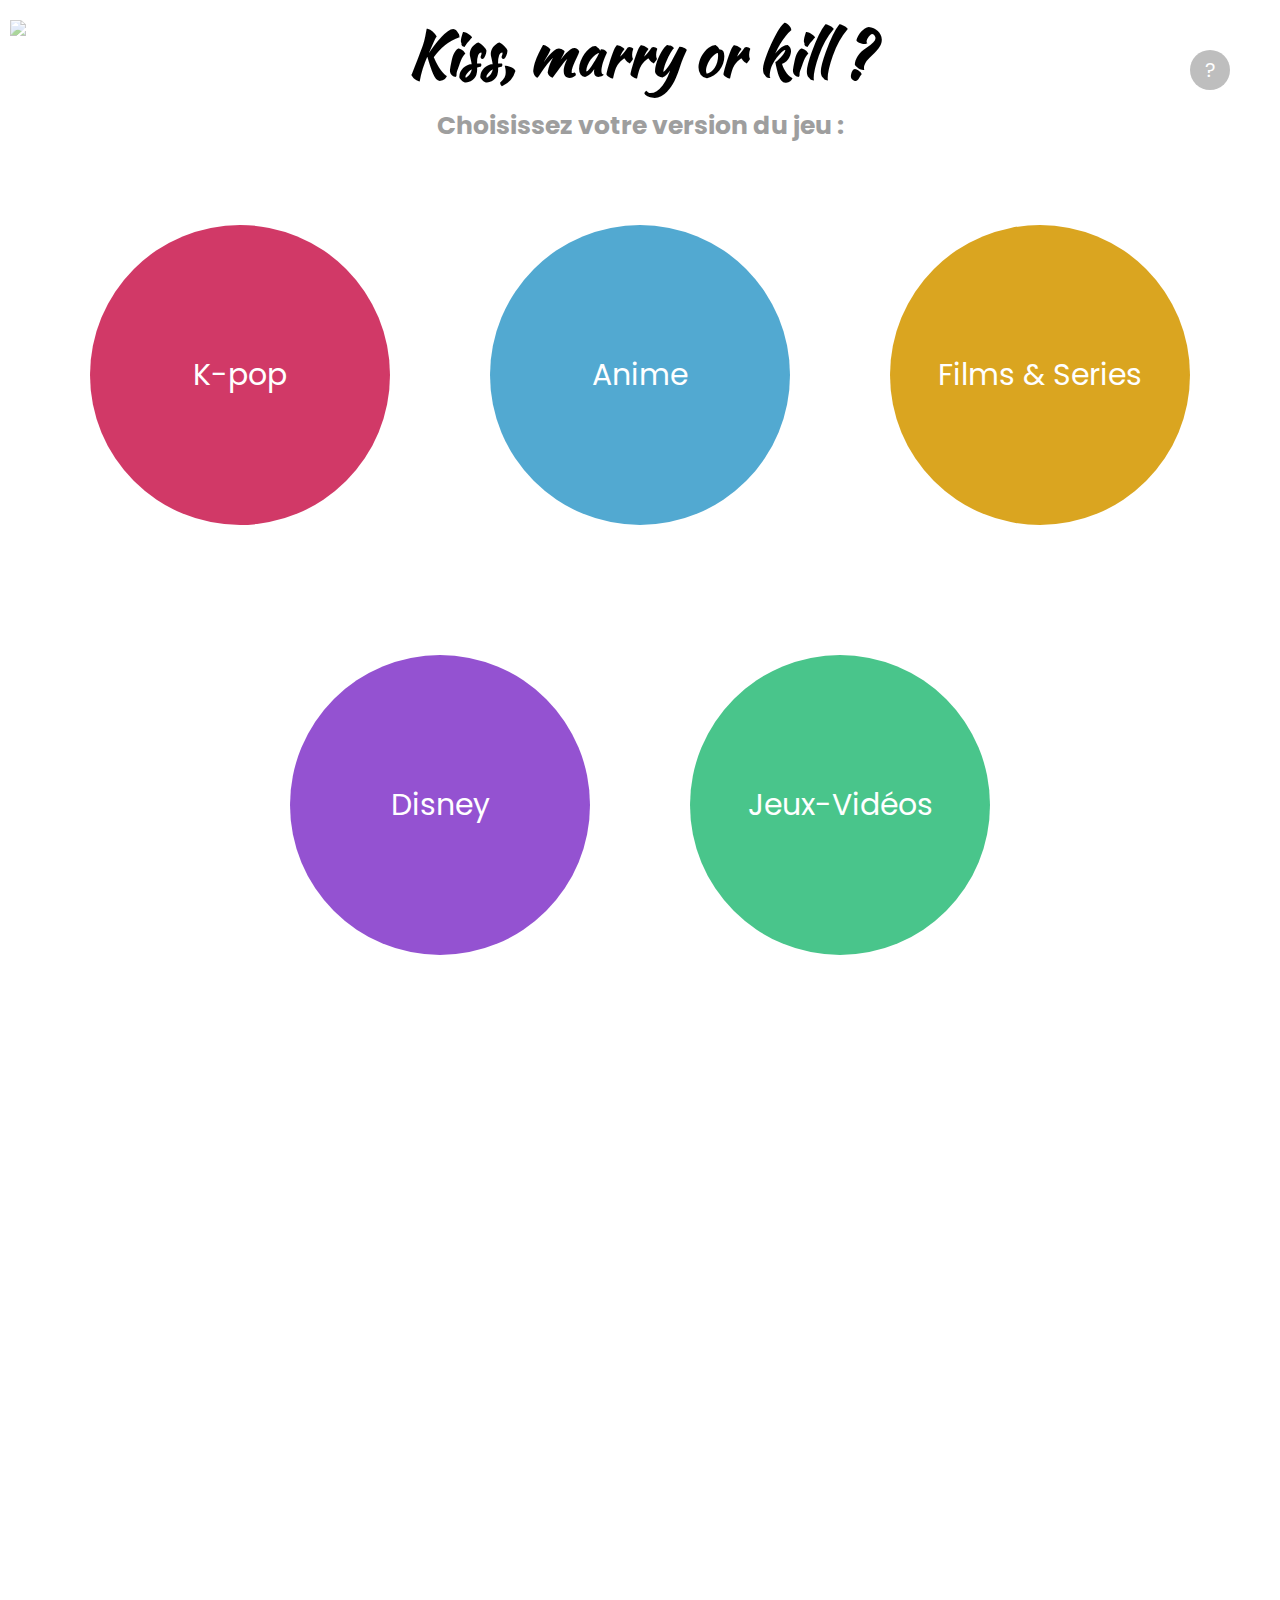
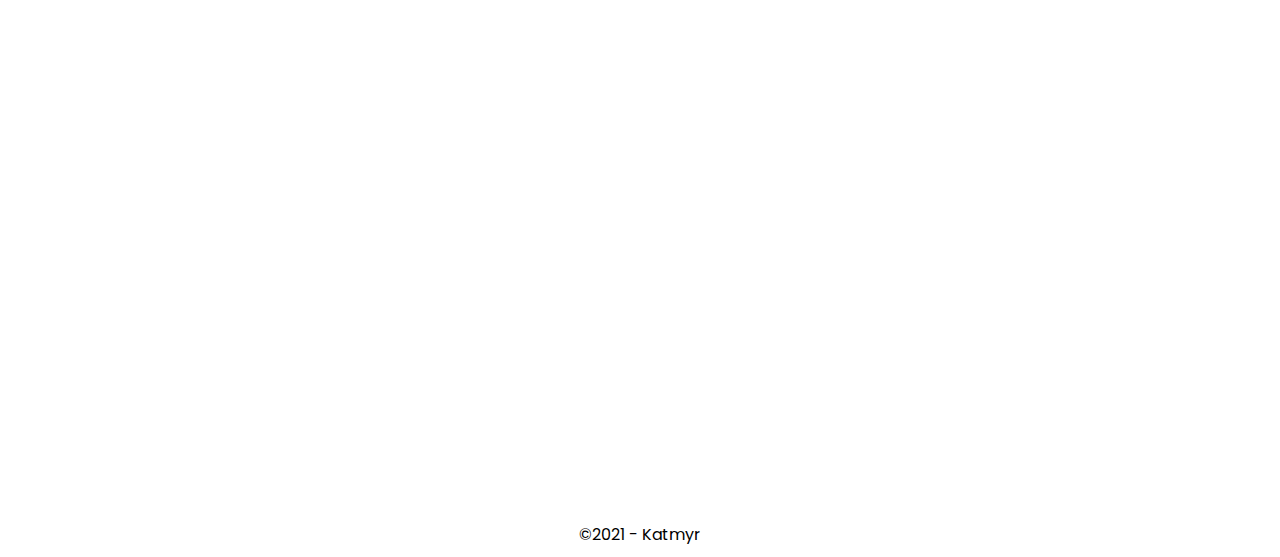
==== index.html @ f1f547b9 "Update index.html" ====
<!DOCTYPE html>
<html lang="fr">

<head>
    <meta charset="UTF-8">
    <meta name="viewport" content="width=device-width, initial-scale=1.0">
    <link href="https://fonts.googleapis.com/css2?family=Poppins&display=swap" rel="stylesheet">
    <link href="https://fonts.googleapis.com/css2?family=Kaushan+Script&display=swap" rel="stylesheet">
    <link rel="shortcut icon" href="favicon.ico" type="image/x-icon">
    <meta name="og:image" content="favicon.ico" />
    <meta
            name="description"
            content="Joue seul ou avec tes amis !"
    />
    <meta name="theme-color" content="#49dd98" />
    <title>Menu - Kiss Marry kill</title>
</head>

<body>
    <img src="https://i.ibb.co/522fWSt/kmkblack.png" width="150px">
    <button class="help" data-modal-target="#modal">?</button>
    <div class="modal" id="modal">
        <div class="modal-header">
            <div class="title">Comment jouer ?</div>
            <button data-close-button class="close-button">&times;</button>
        </div>
        <div class="modal-body">
            Vous n'avez jamais joué à ce jeu ? <br> Rassurez-vous, c'est simple comme bonjour ! <br><br>
            Choisissez une catégorie, vous y verrez un trio d'individus.
            <br>
            Si vous ne connaissez pas les personnages tirés au hasard, vous pouvez cliquer sur le bouton "Générer" en bas de votre écran.
            <br>
            Si le trio vous plait, vous pourrez faire un classement par ordre de préférence : "marry" pour votre chouchou, "kiss" pour la 2e place du podium et "kill" pour celui que vous aimez le moins (tout cela en faisant glisser les icône 💋/💍/🔪 sous les personnages correpondants).
            <br>
            Si tuer un personnage vous fait mal au cœur, remplacez "kill" par "hug" (câlin). <br>
            <br>
            Je rajouterai des catégories au fur et à mesure, n'hésitez pas à me faire des suggestions dans le formulaire en bas de la page d'accueil.
            Bon amusement !
        </div>
    </div>
    <div id="overlay"></div>
    <h1>Kiss, marry or kill ?</h1>
    <h2>Choisissez votre version du jeu :</h2>
    <div class="bulles">
        <a href="kpop.html"><button class="kpop">K-pop</button></a>
        <a href="anime.html"><button class="anime">Anime</button></a>
        <a href="series.html"><button class="series">Films & Series</button></a>
        <a href="disney.html"><button class="disney">Disney</button></a>
        <a href="games.html"><button class="games">Jeux-Vidéos</button></a>
        <!--<button class="mystere">?</button>-->
    </div>
    <iframe
        src="https://docs.google.com/forms/d/e/1FAIpQLSf7SjPcivX3vlRBE9nA-QPPs6JD6Bq5UCZTxhhNaTAVmmbW9w/viewform?embedded=true"
        width="800" height="800" frameborder="0" marginheight="0" marginwidth="0" class="form">Chargement…</iframe>
    <p>©2021 - Katmyr</p>
    <script src="popup.js"></script>
    <style>
        * {
            user-select: none !important;
            font-family: 'Poppins';
            margin: 0px;
        }

        button {
            background-color: #c7c7c7;
            border: none;
            color: #ffffff;
            cursor: pointer;
            position: unset;
            width: 300px;
            height: 300px;
            border-radius: 300px;
            font-size: 30px;
            margin: 50px;
            margin-top: 80px;
            outline: 0;
            transition: all ease-in .2s;
        }

        button:hover {
            transform: scale(1.2);
        }

        .mystere:hover {
            transform: scale(1.0);
            cursor: default;
        }

        .bulles {
            display: flex;
            flex-wrap: wrap;
            justify-content: center;
        }

        .help {
            width: 40px;
            height: 40px;
            margin: 50px;
            background-color: black;
            opacity: 0.25;
            font-size: 20px;
            right: 0;
            top: 0;
            position: absolute;
        }

        .help:hover {
            opacity: 0.5;
            transform: scale(1.0);
        }

        .close-button {
            width: unset;
            height: unset;
            font-size: 30px;
            margin: 0px;
            background-color: unset;
            color: black;
            opacity: 0.5;
            font-weight: bold;
        }

        .close-button:hover {
            transform: scale(1);
            opacity: 1;
        }

        .modal {
            position: fixed;
            top: 50%;
            left: 50%;
            transform: translate(-50%, -50%) scale(0);
            transition: 350ms ease-in-out;
            background-color: white;
            border: solid 1px rgb(180, 180, 180);
            border-radius: 20px;
            z-index: 10;
            width: 550px;
            max-width: 80%;
        }

        .modal.active {
            transform: translate(-50%, -50%) scale(1);
        }

        .modal-header {
            padding: 10px 15px;
            display: flex;
            justify-content: space-between;
            align-items: center;
            border-bottom: solid 2px rgb(180, 180, 180);
        }

        .modal-header .title {
            font-size: 1.25rem;
            font-weight: bold;
        }

        .modal-body {
            padding: 10px 15px;
        }

        #overlay {
            position: fixed;
            opacity: 0;
            top: 0;
            left: 0;
            right: 0;
            bottom: 0;
            background-color: rgba(0, 0, 0, .5);
            transition: 200ms ease-in-out;
            pointer-events: none;
        }

        #overlay.active {
            opacity: 1;
            pointer-events: all;
        }

        .kpop {
            background-color: #d13967;
        }

        .kpop:hover {
            background-color: #ee6a91;
        }

        .anime {
            background-color: #52a9d1;
        }

        .anime:hover {
            background-color: #74c4e9;
        }

        .series {
            background-color: goldenrod;
        }

        .series:hover {
            background-color: gold;
        }

        .disney {
            background-color: #9452d1;
        }

        .disney:hover {
            background-color: #aa5ff0;
        }

        .games {
            background-color: #49c58b;
        }

        .games:hover {
            background-color: #49dd98;
        }

        h1 {
            font-size: 60px;
            text-align: center;
            font-family: 'Kaushan Script';
            margin: 10px;
        }

        h2 {
            font-size: 25px;
            text-align: center;
            color: #9e9e9e;
            font-family: 'Poppins';
        }

        .form {
            margin-top: 300px;
            text-align: center;
            width: 100%;
        }

        p {
            text-align: center;
            margin: 10px;
        }

        img {
            position: fixed;
            margin: 10px;
            opacity: 0.5;
            transition: all ease-in .2s;
        }

        img:hover {
            opacity: 1;
        }
    </style>
</body>

</html>
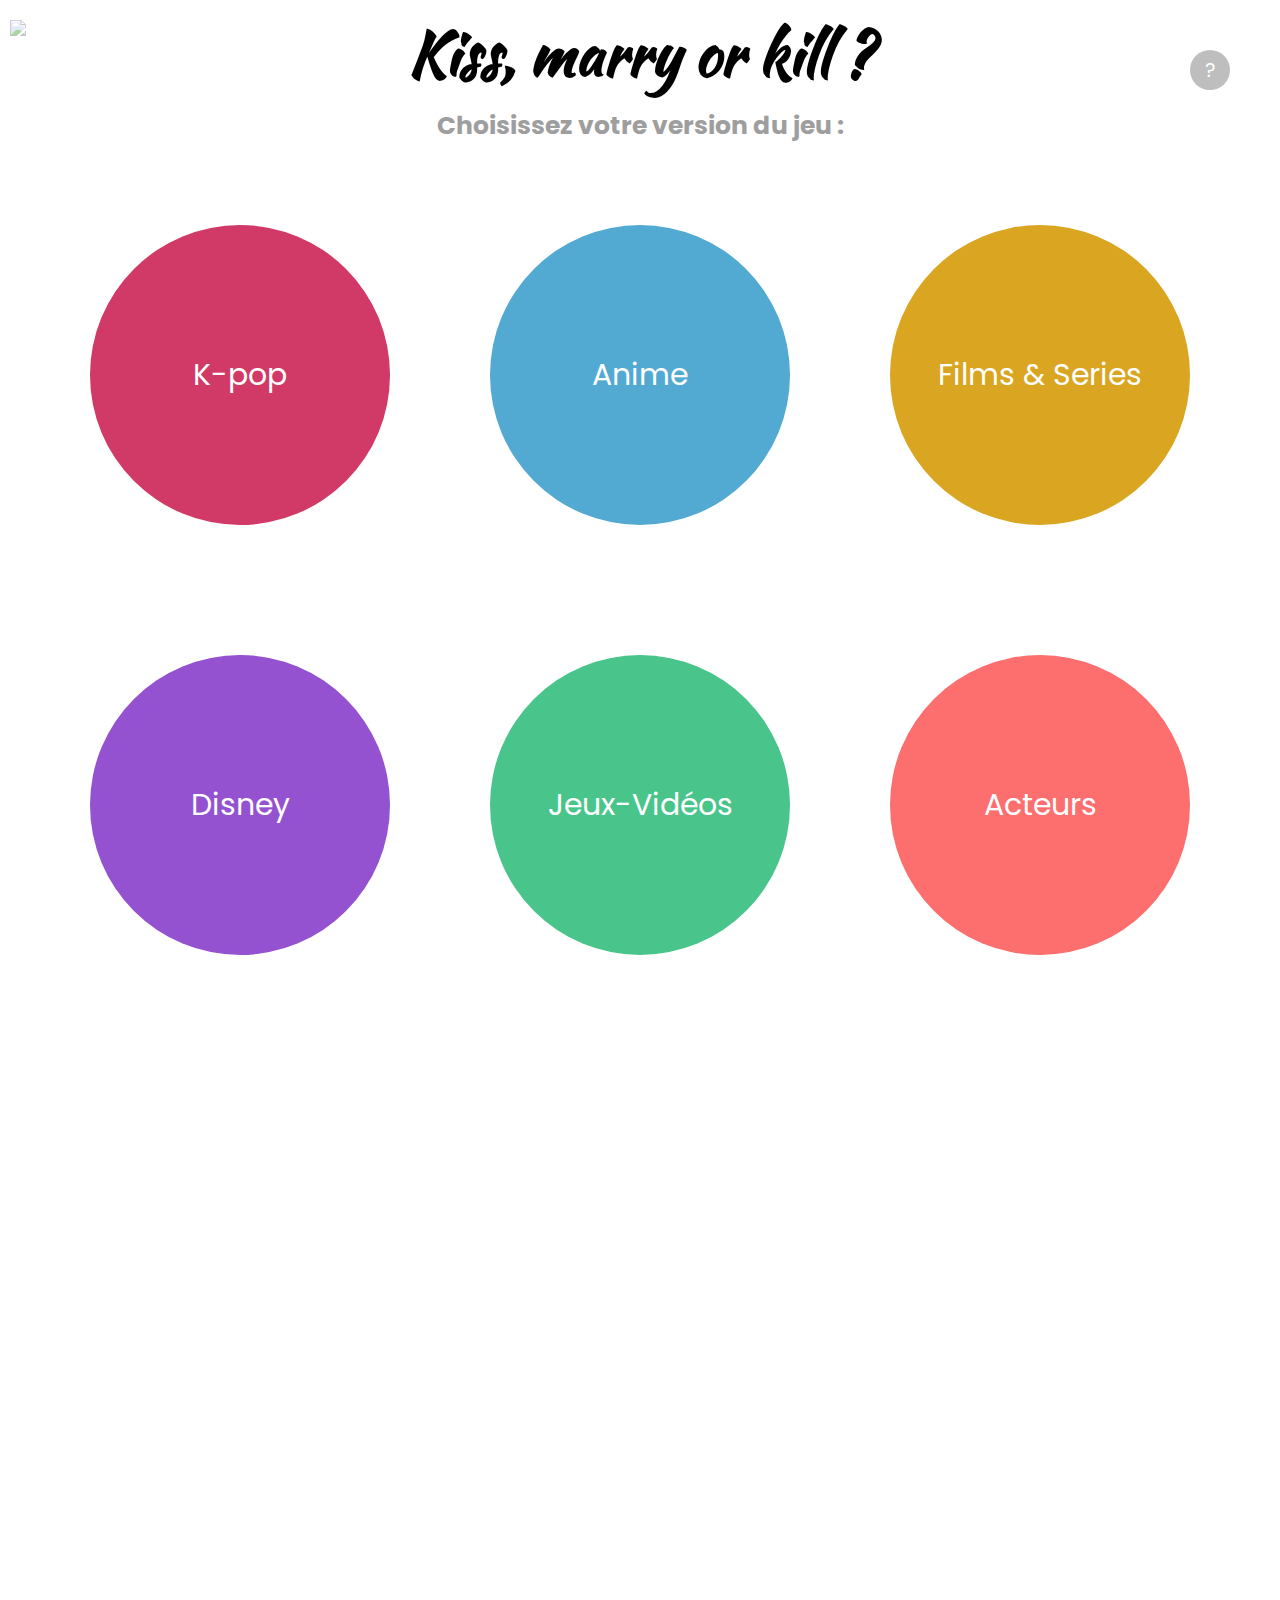
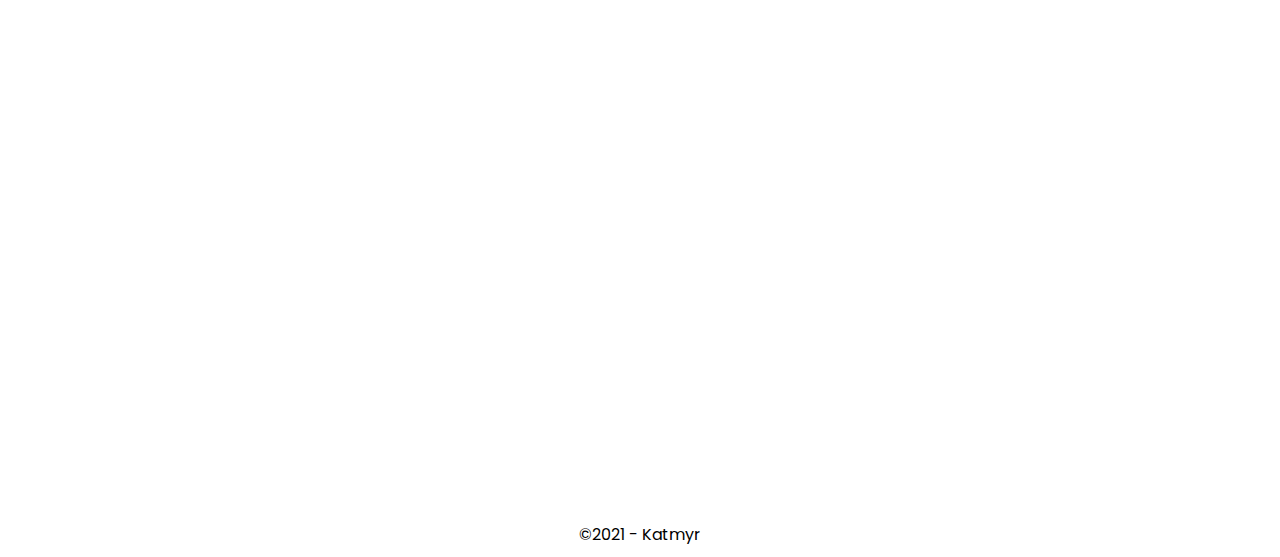
==== commit 21123ff6: "Update index.html" ====
--- a/index.html
+++ b/index.html
@@ -47,6 +47,7 @@
         <a href="series.html"><button class="series">Films & Series</button></a>
         <a href="disney.html"><button class="disney">Disney</button></a>
         <a href="games.html"><button class="games">Jeux-Vidéos</button></a>
+        <a href="actors.html"><button class="actors">Acteurs</button></a>
         <!--<button class="mystere">?</button>-->
     </div>
     <iframe
@@ -216,6 +217,14 @@
         .games:hover {
             background-color: #49dd98;
         }
+        
+        .actors {
+            background-color: #FD6E6E;
+        }
+
+        .actors:hover {
+            background-color: #FF9696;
+        }
 
         h1 {
             font-size: 60px;
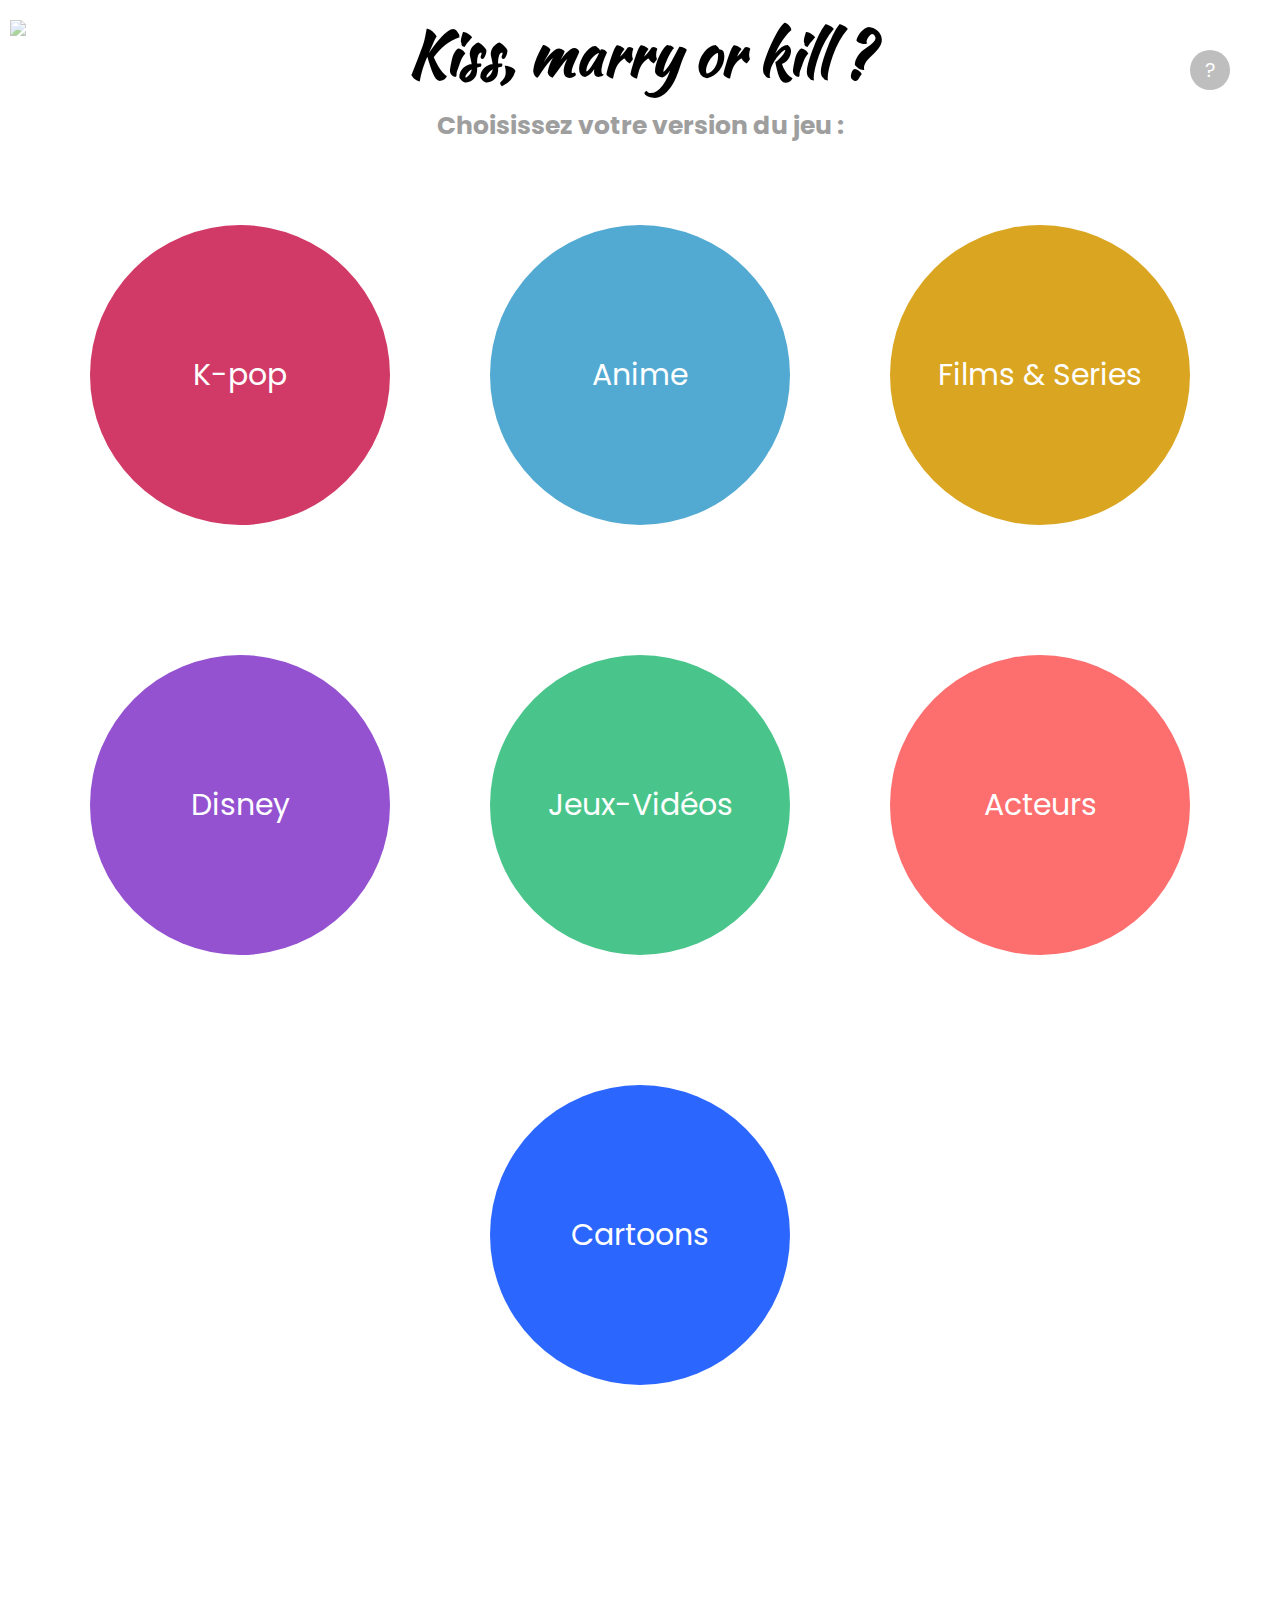
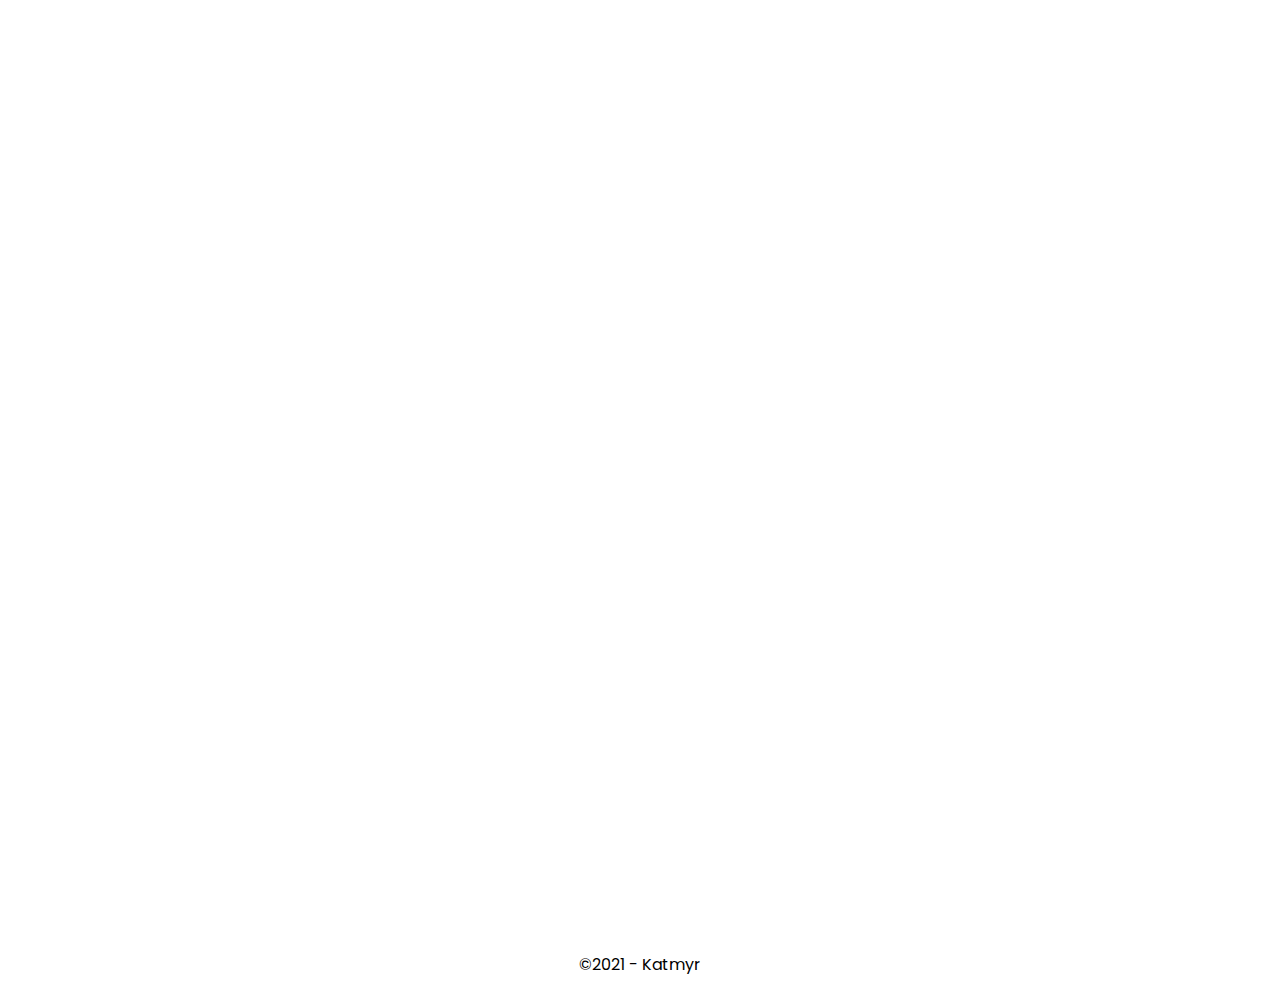
==== commit bbebf399: "Update index.html" ====
--- a/index.html
+++ b/index.html
@@ -48,6 +48,7 @@
         <a href="disney.html"><button class="disney">Disney</button></a>
         <a href="games.html"><button class="games">Jeux-Vidéos</button></a>
         <a href="actors.html"><button class="actors">Acteurs</button></a>
+        <a href="cartoon.html"><button class="cartoon">Cartoons</button></a>
         <!--<button class="mystere">?</button>-->
     </div>
     <iframe
@@ -225,6 +226,14 @@
         .actors:hover {
             background-color: #FF9696;
         }
+        
+        .cartoon {
+            background-color: #0047FFD4;
+        }
+
+        .cartoon:hover {
+            background-color: #4266DFD9;
+        }
 
         h1 {
             font-size: 60px;
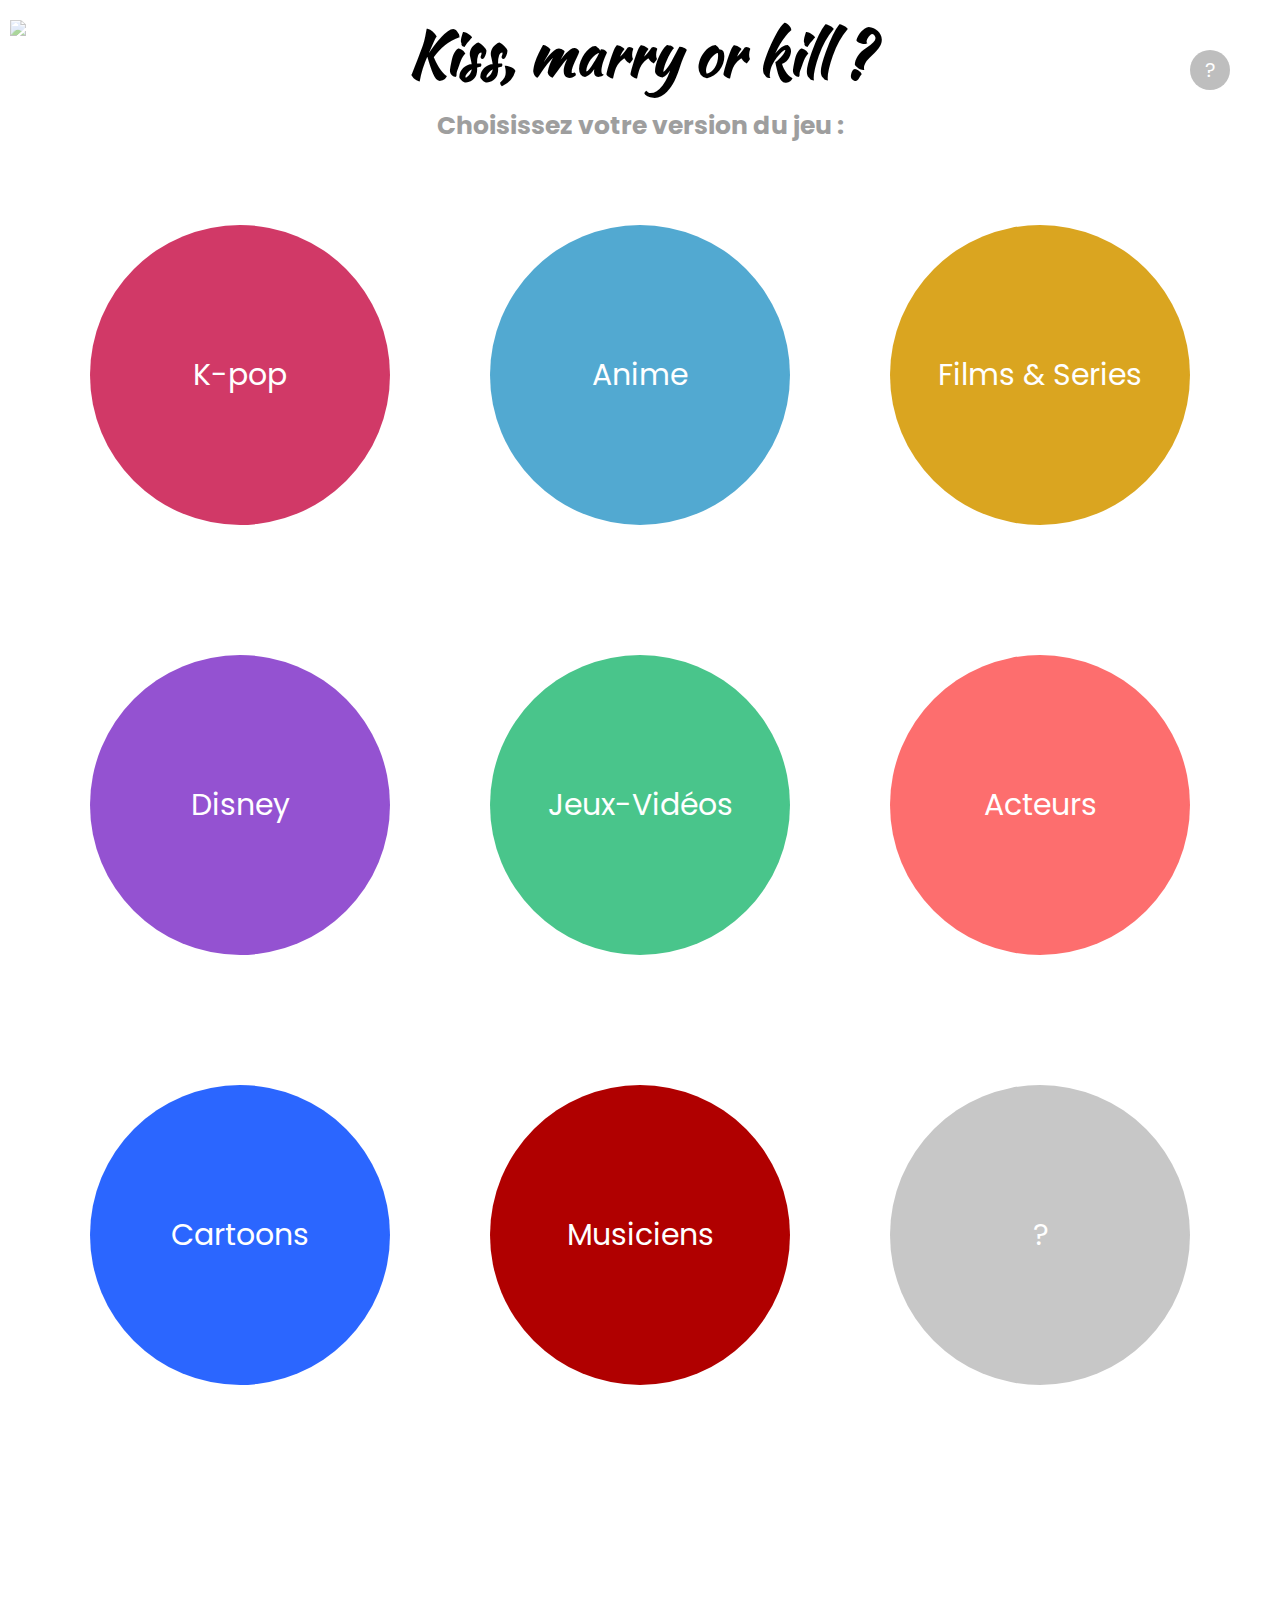
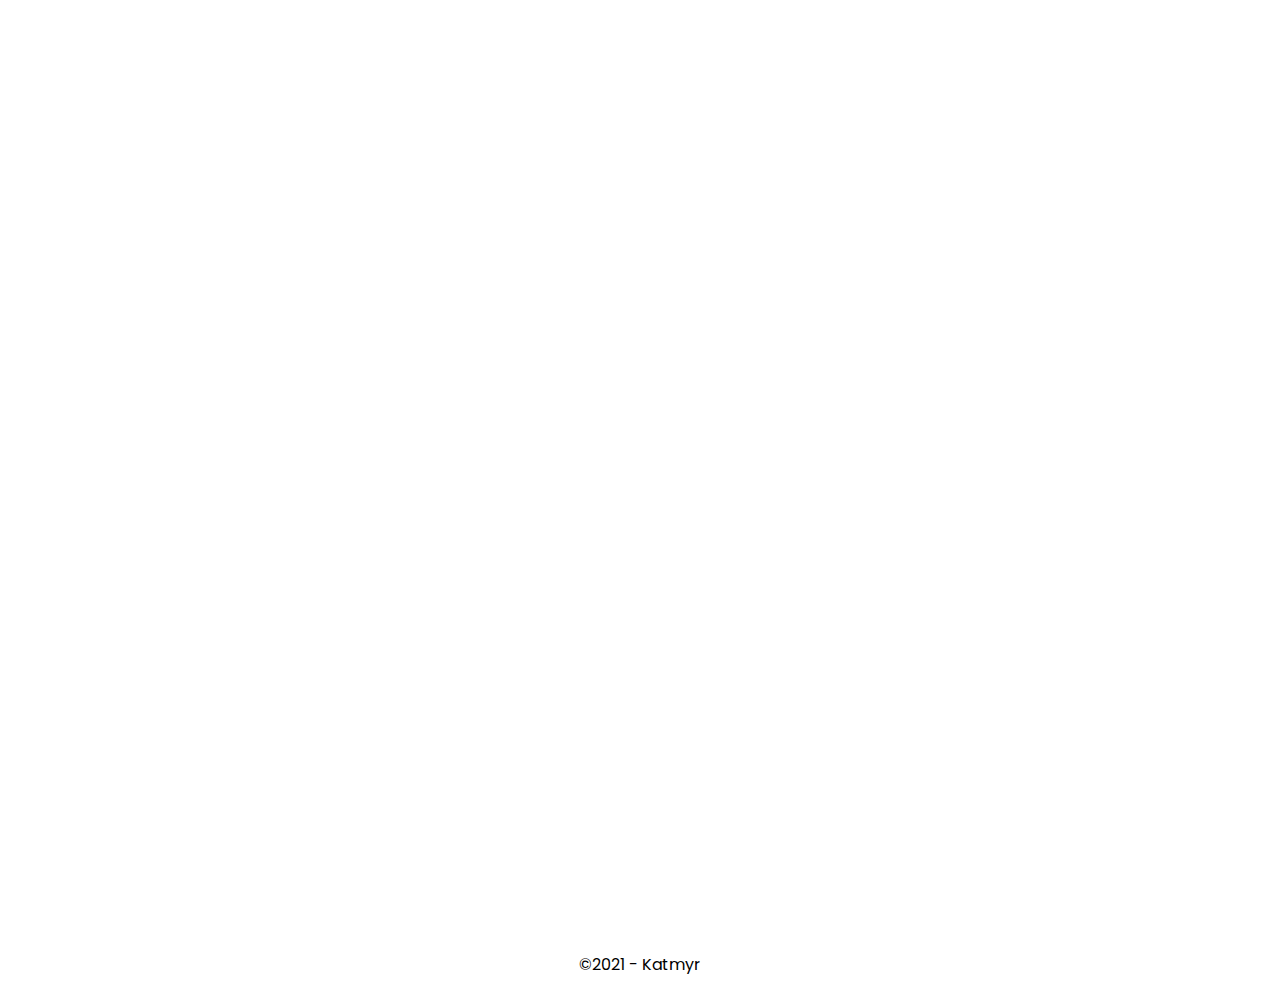
==== commit 84a908e1: "Update index.html" ====
--- a/index.html
+++ b/index.html
@@ -49,7 +49,8 @@
         <a href="games.html"><button class="games">Jeux-Vidéos</button></a>
         <a href="actors.html"><button class="actors">Acteurs</button></a>
         <a href="cartoon.html"><button class="cartoon">Cartoons</button></a>
-        <!--<button class="mystere">?</button>-->
+        <a href="music.html"><button class="music">Musiciens</button></a>
+        <button class="mystere">?</button>
     </div>
     <iframe
         src="https://docs.google.com/forms/d/e/1FAIpQLSf7SjPcivX3vlRBE9nA-QPPs6JD6Bq5UCZTxhhNaTAVmmbW9w/viewform?embedded=true"
@@ -234,6 +235,15 @@
         .cartoon:hover {
             background-color: #4266DFD9;
         }
+        
+        .music {
+            background-color: #B00000;
+        }
+
+        .music:hover {
+            background-color: #EE0000;
+        }
+
 
         h1 {
             font-size: 60px;
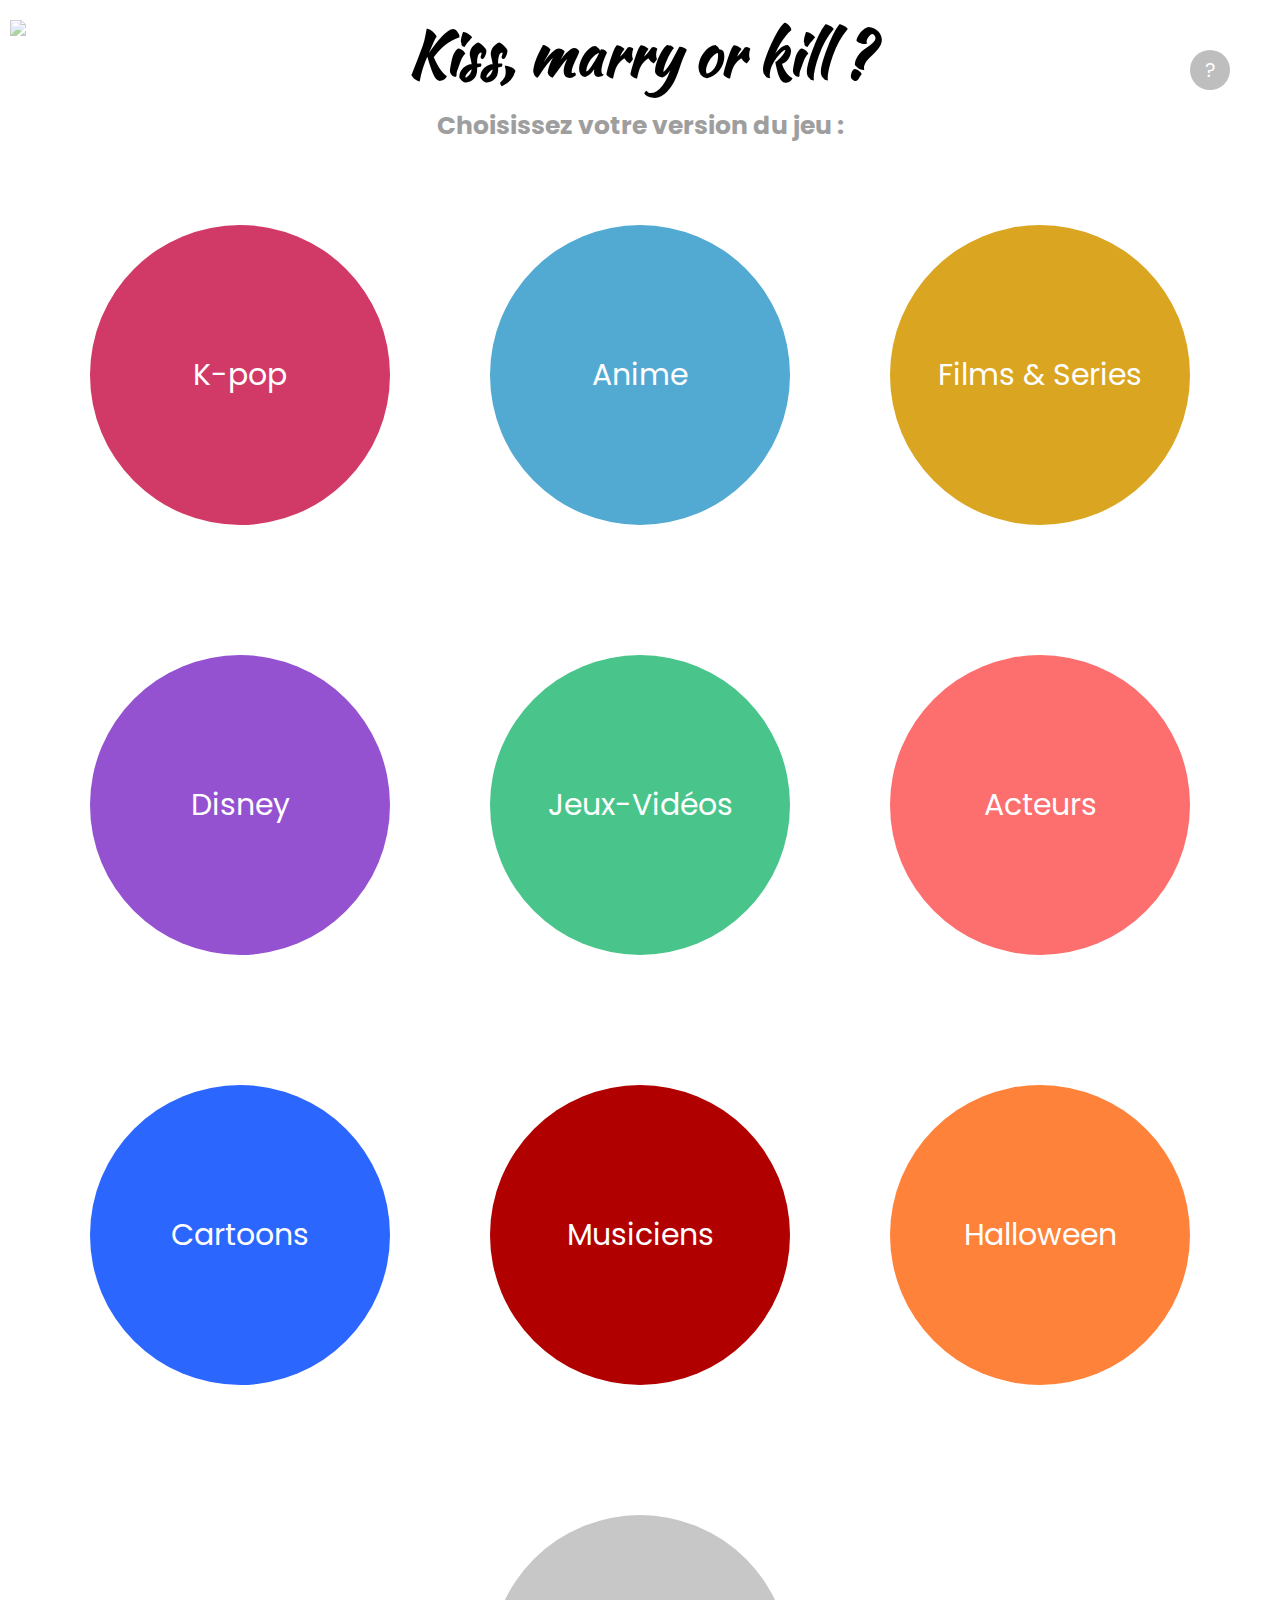
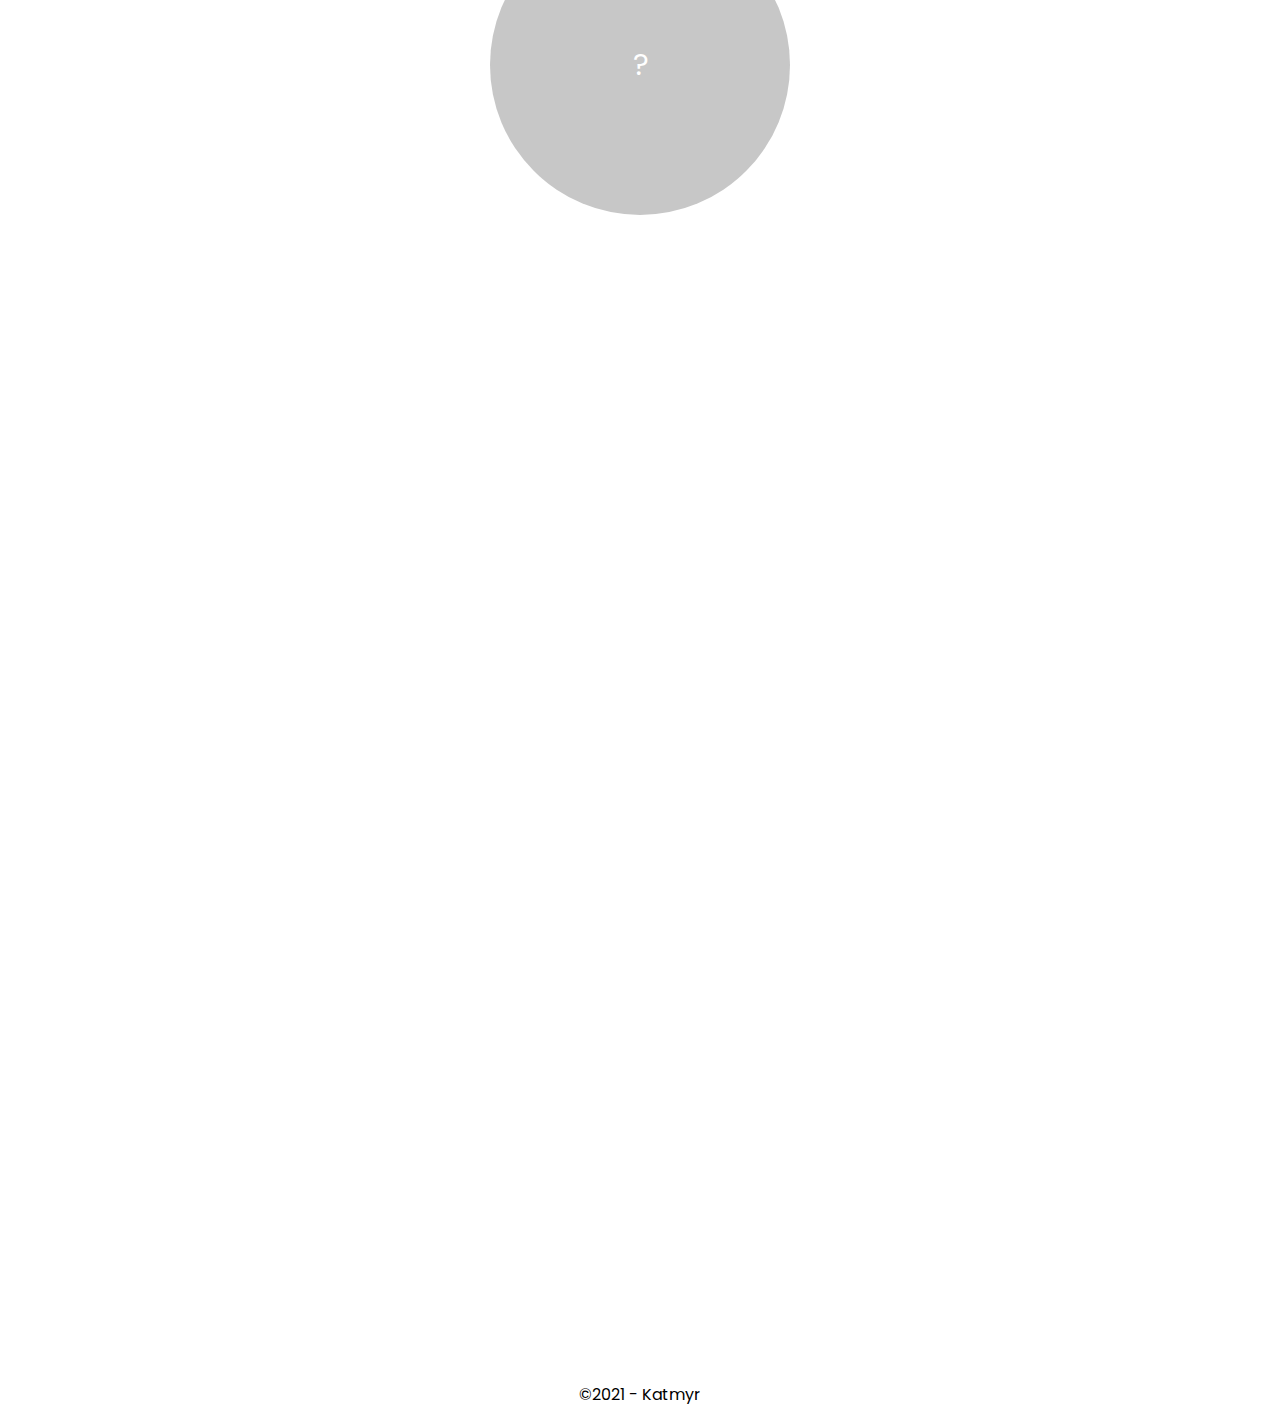
==== commit 301738a1: "Update index.html" ====
--- a/index.html
+++ b/index.html
@@ -50,6 +50,7 @@
         <a href="actors.html"><button class="actors">Acteurs</button></a>
         <a href="cartoon.html"><button class="cartoon">Cartoons</button></a>
         <a href="music.html"><button class="music">Musiciens</button></a>
+        <a href="halloween.html"><button class="halloween">Halloween</button></a>
         <button class="mystere">?</button>
     </div>
     <iframe
@@ -243,6 +244,14 @@
         .music:hover {
             background-color: #EE0000;
         }
+        
+        .halloween {
+            background-color: #FF823A;
+        }
+
+        .halloween:hover {
+            background-color: #FFA673;
+        }
 
 
         h1 {
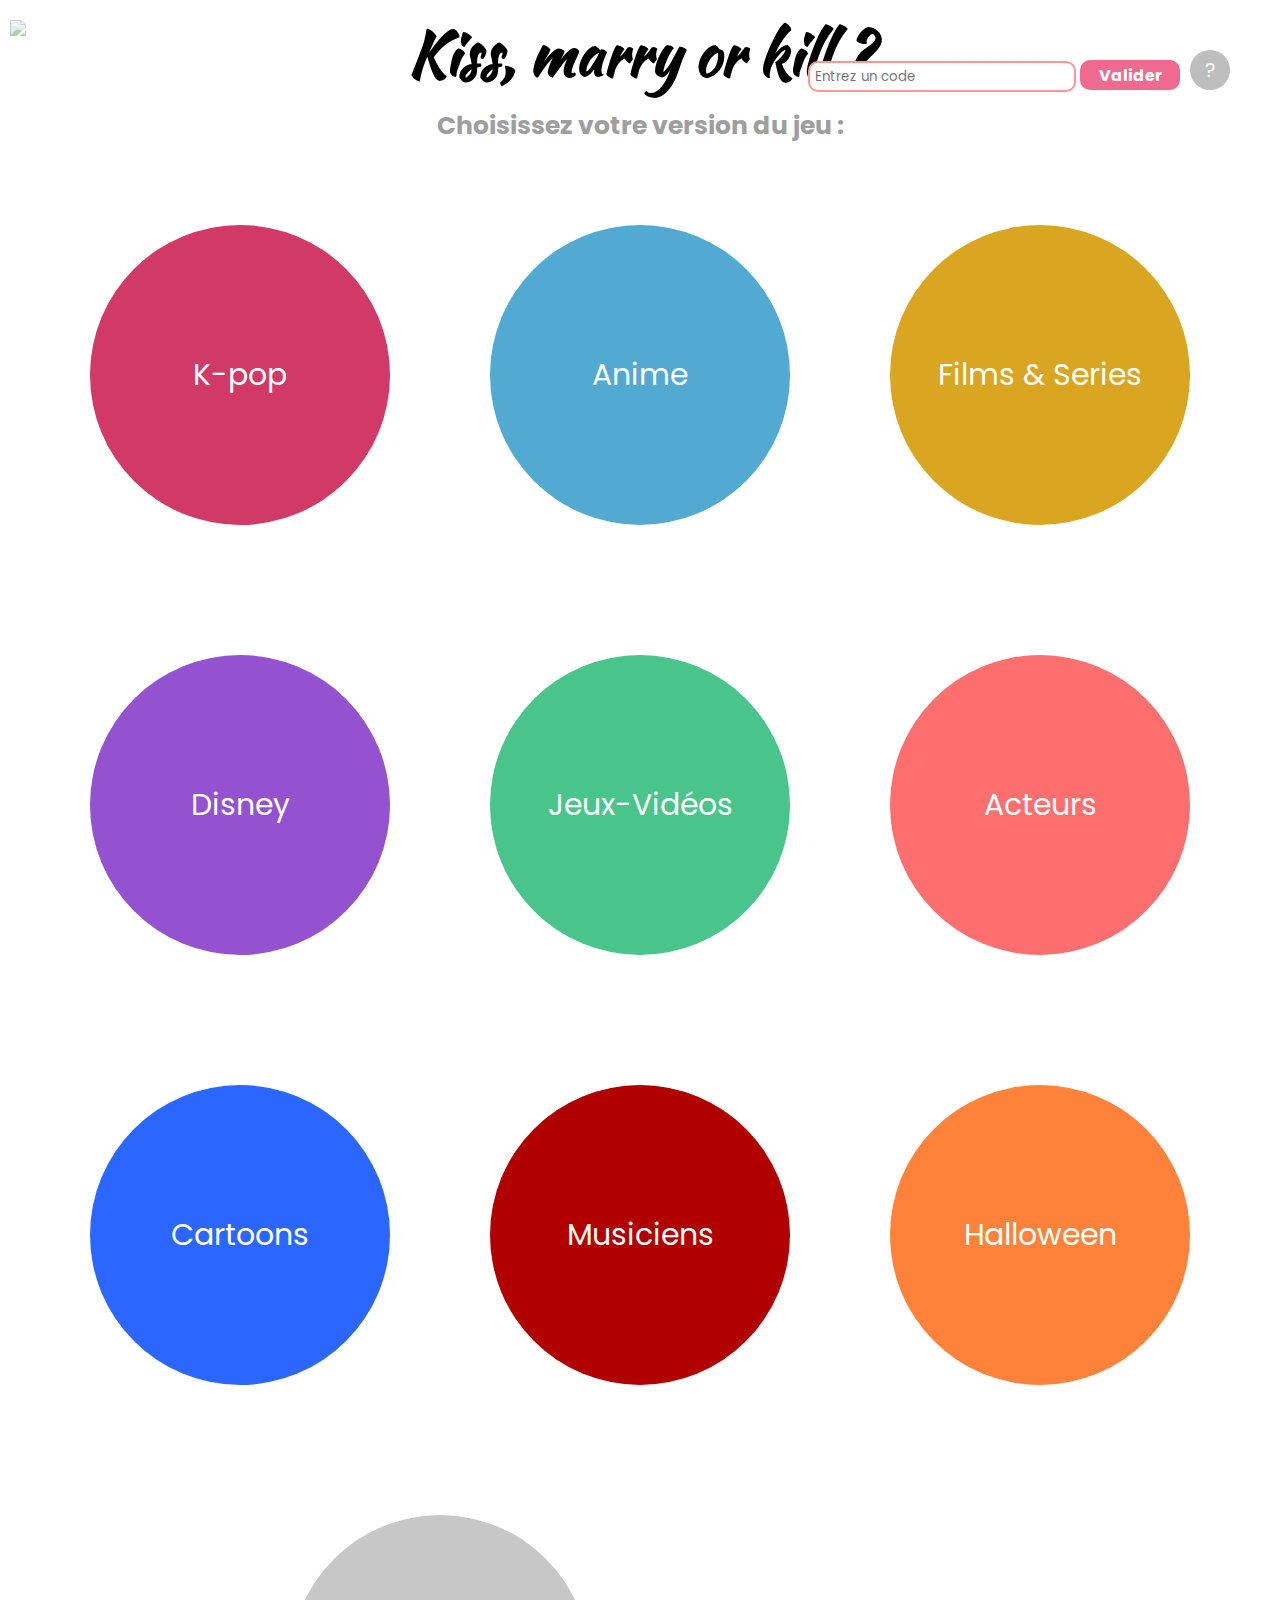
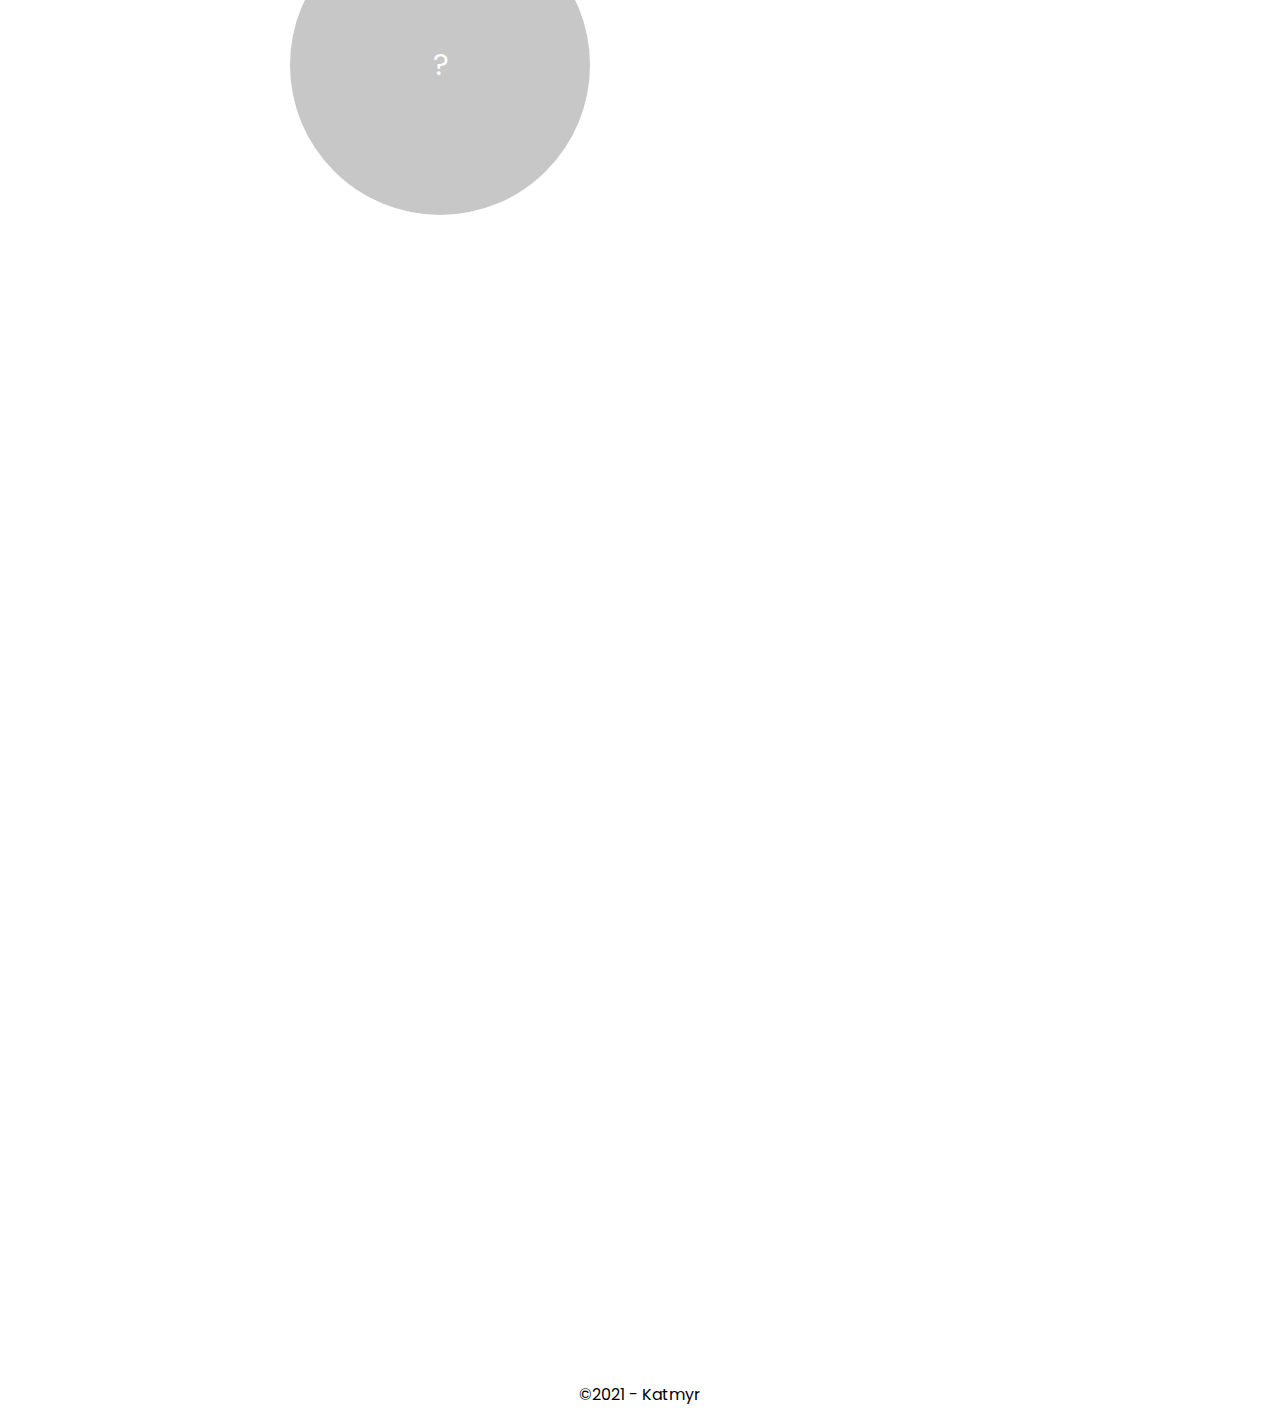
==== commit 1e2b7031: "Update index.html" ====
--- a/index.html
+++ b/index.html
@@ -18,6 +18,10 @@
 
 <body>
     <img src="https://i.ibb.co/522fWSt/kmkblack.png" width="150px">
+    <div class="codezone">
+        <input type="text" id="input" placeholder="Entrez un code">
+        <button class="valider" type="button" onclick="getValue();"><b>Valider</b></button>
+    </div>
     <button class="help" data-modal-target="#modal">?</button>
     <div class="modal" id="modal">
         <div class="modal-header">
@@ -52,17 +56,65 @@
         <a href="music.html"><button class="music">Musiciens</button></a>
         <a href="halloween.html"><button class="halloween">Halloween</button></a>
         <button class="mystere">?</button>
+        <a href="prenoms.html"><button class="prenoms" id="prenoms">Prénoms</button></a>
     </div>
     <iframe
         src="https://docs.google.com/forms/d/e/1FAIpQLSf7SjPcivX3vlRBE9nA-QPPs6JD6Bq5UCZTxhhNaTAVmmbW9w/viewform?embedded=true"
         width="800" height="800" frameborder="0" marginheight="0" marginwidth="0" class="form">Chargement…</iframe>
     <p>©2021 - Katmyr</p>
     <script src="popup.js"></script>
+    <script>
+        codesecret = "zouisday"
+        function getValue() {
+            // Sélectionner l'élément input et récupérer sa valeur
+            var input = document.getElementById("input").value;
+            if(codesecret == input) {
+                prenoms.style.visibility = 'visible';
+                alert("Vous avez débloqué une nouvelle catégorie !");
+            }else if(codesecret != input & input != ""){
+                alert("Ce code n'existe pas :(")
+            }
+            else {
+                alert("Vous n'avez rien écrit !")
+            }
+        }
+    </script>
     <style>
         * {
             user-select: none !important;
             font-family: 'Poppins';
             margin: 0px;
+        }
+
+        .codezone {
+            position: absolute;
+            margin-top: 60px;
+            margin-right: 100px;
+            top: 0;
+            right: 0;
+        }
+
+        input {
+            height: 25px;
+            border-radius: 10px;
+            outline: none;
+            border: solid;
+            border-color: #FF9696;
+            border-width: 2px;
+            padding-left: 5px;
+        }
+
+        .valider {
+            border-radius: 10px;
+            height: 30px;
+            width: 100px;
+            font-size: 16px;
+            margin: 0;
+            background-color: #ee6a91;
+        }
+
+        .valider:hover {
+            transform: scale(1);
         }
 
         button {
@@ -253,6 +305,15 @@
             background-color: #FFA673;
         }
 
+        .prenoms {
+            background-color: #67c0bc;
+            visibility: hidden;
+        }
+
+        .prenoms:hover {
+            background-color: #7edfd2;
+        }
+
 
         h1 {
             font-size: 60px;
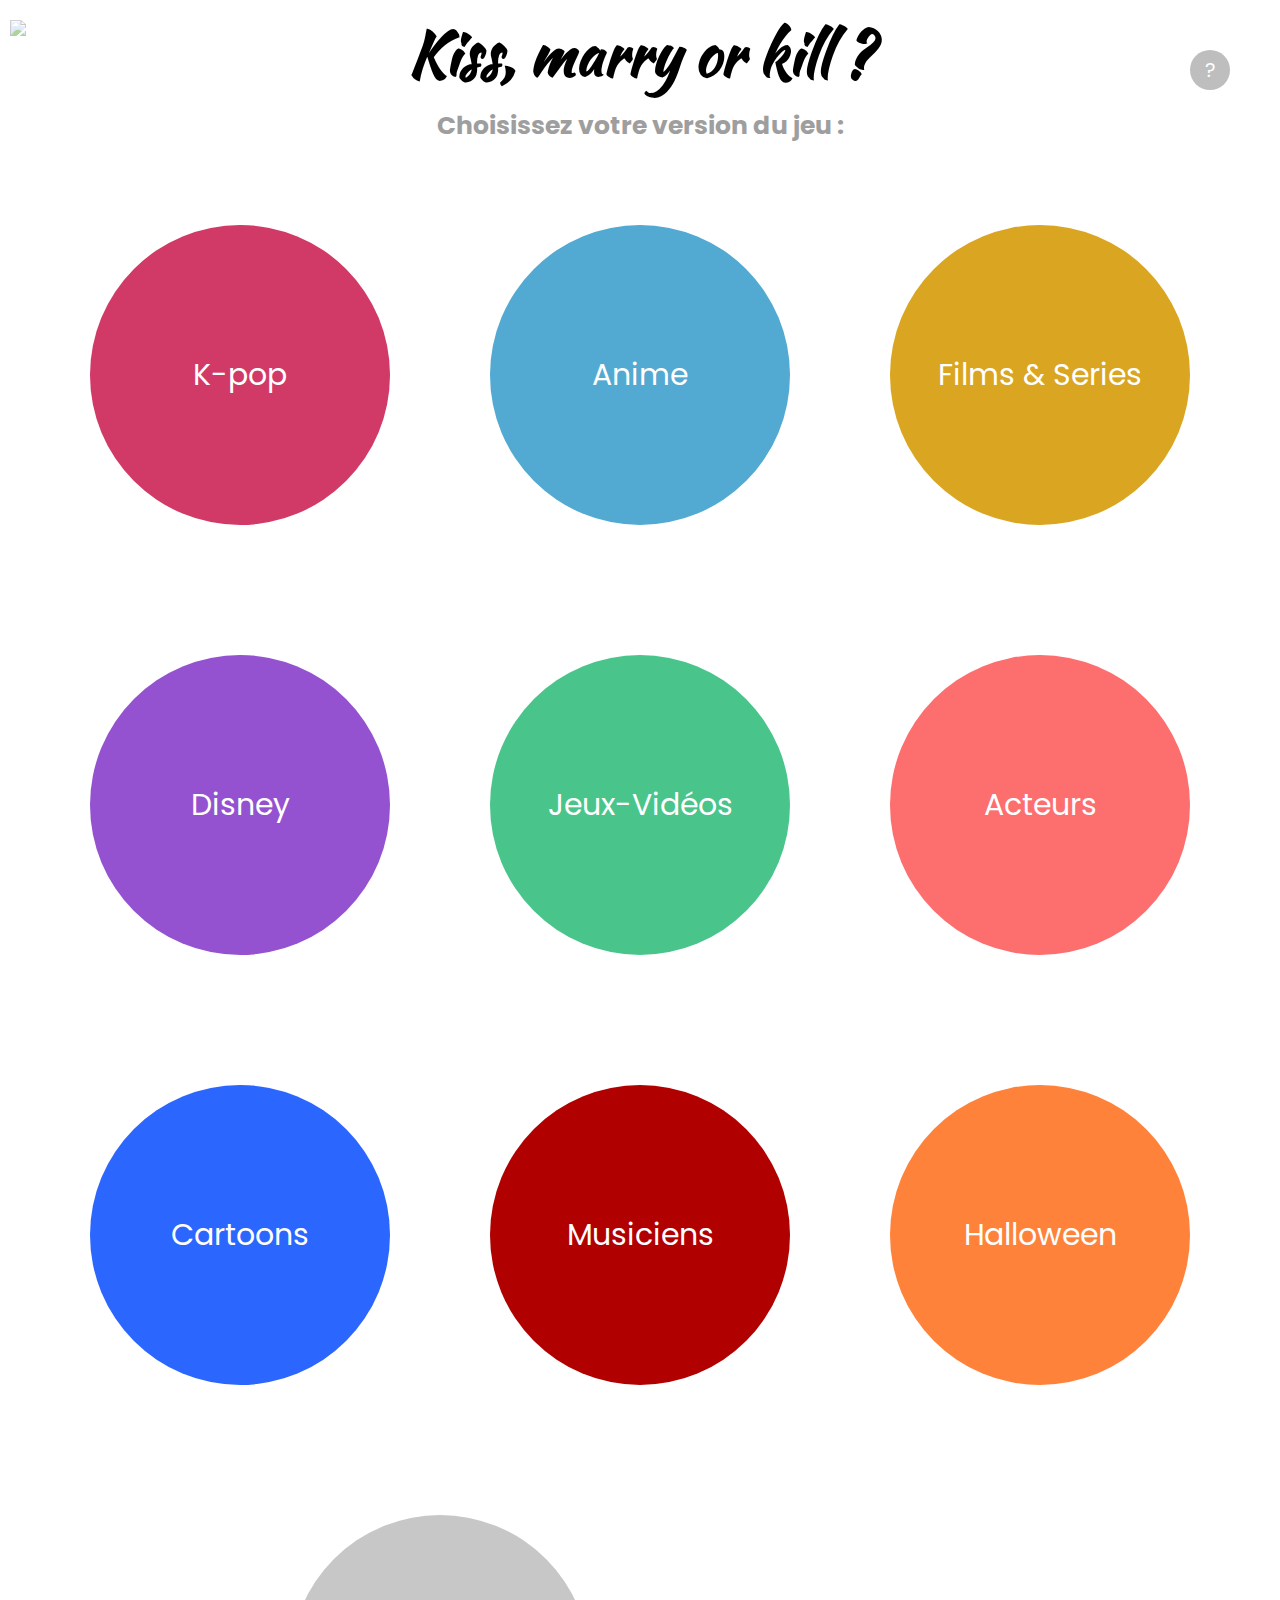
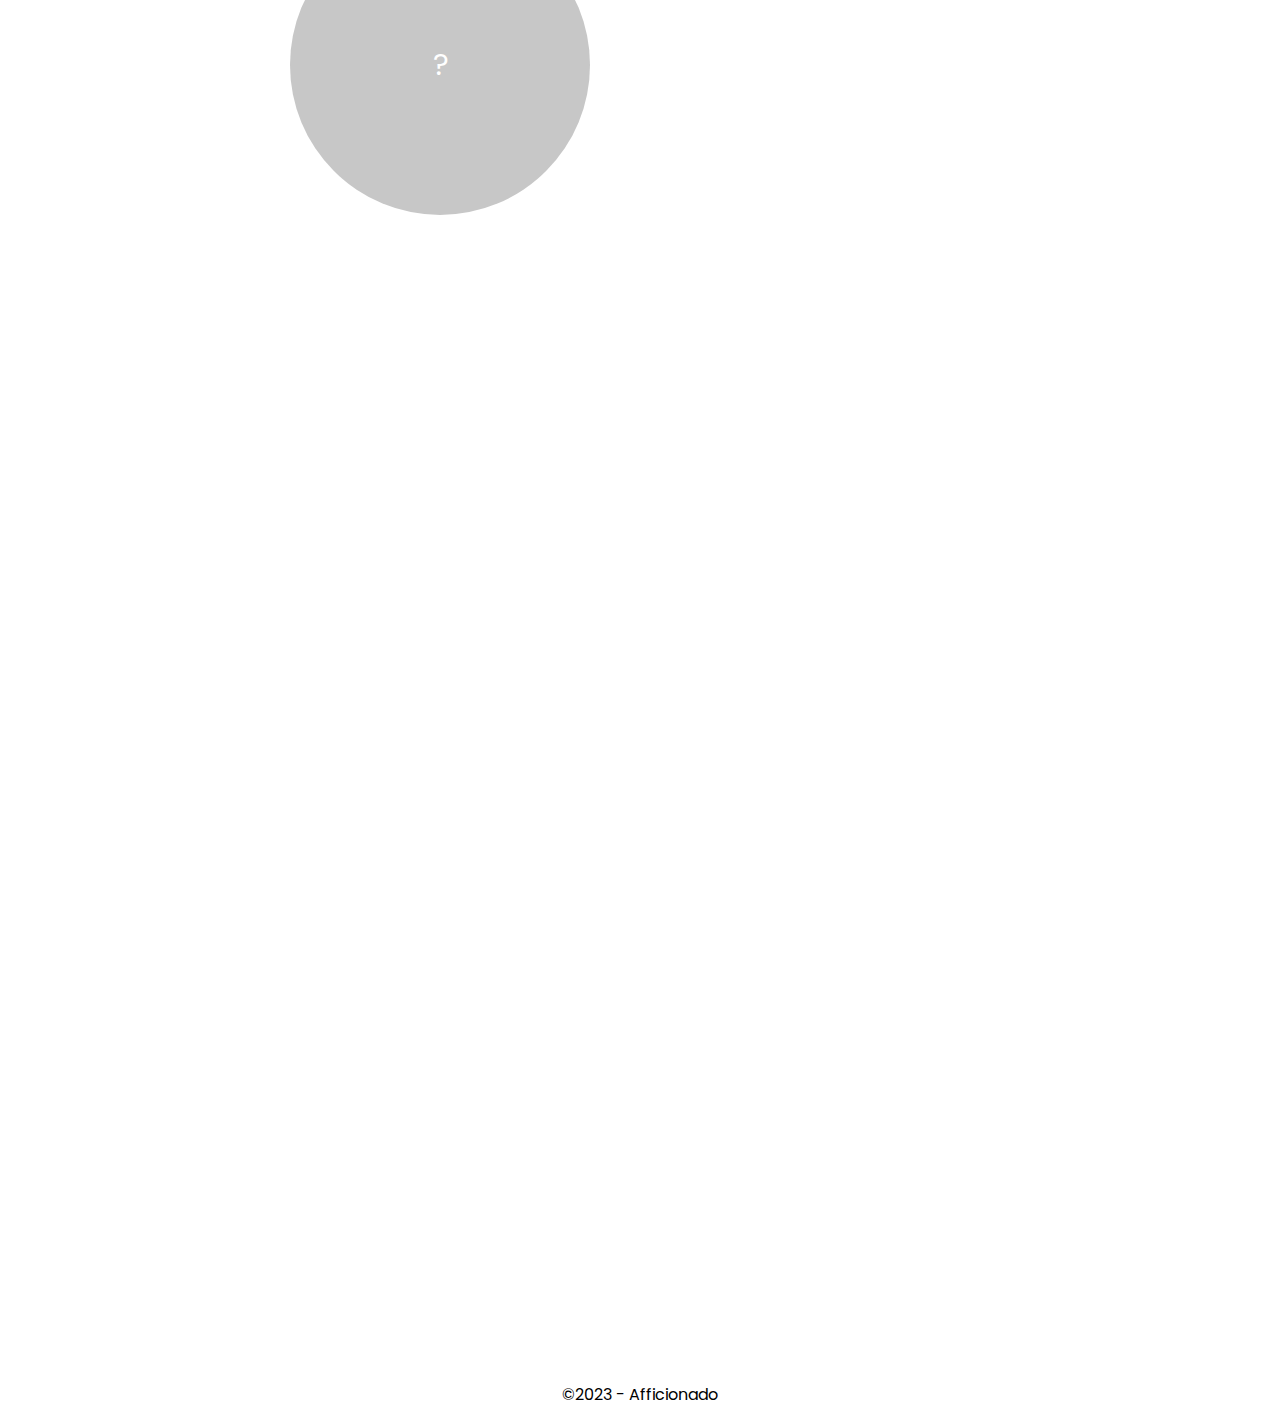
==== commit b35279fd: "MAJ" ====
--- a/index.html
+++ b/index.html
@@ -18,10 +18,7 @@
 
 <body>
     <img src="https://i.ibb.co/522fWSt/kmkblack.png" width="150px">
-    <div class="codezone">
-        <input type="text" id="input" placeholder="Entrez un code">
-        <button class="valider" type="button" onclick="getValue();"><b>Valider</b></button>
-    </div>
+
     <button class="help" data-modal-target="#modal">?</button>
     <div class="modal" id="modal">
         <div class="modal-header">
@@ -61,13 +58,13 @@
     <iframe
         src="https://docs.google.com/forms/d/e/1FAIpQLSf7SjPcivX3vlRBE9nA-QPPs6JD6Bq5UCZTxhhNaTAVmmbW9w/viewform?embedded=true"
         width="800" height="800" frameborder="0" marginheight="0" marginwidth="0" class="form">Chargement…</iframe>
-    <p>©2021 - Katmyr</p>
+    <p>©2023 - Afficionado</p>
     <script src="popup.js"></script>
     <script>
         codesecret = "zouisday"
         function getValue() {
             // Sélectionner l'élément input et récupérer sa valeur
-            var input = document.getElementById("input").value;
+            let input = document.getElementById("input").value;
             if(codesecret == input) {
                 prenoms.style.visibility = 'visible';
                 alert("Vous avez débloqué une nouvelle catégorie !");
